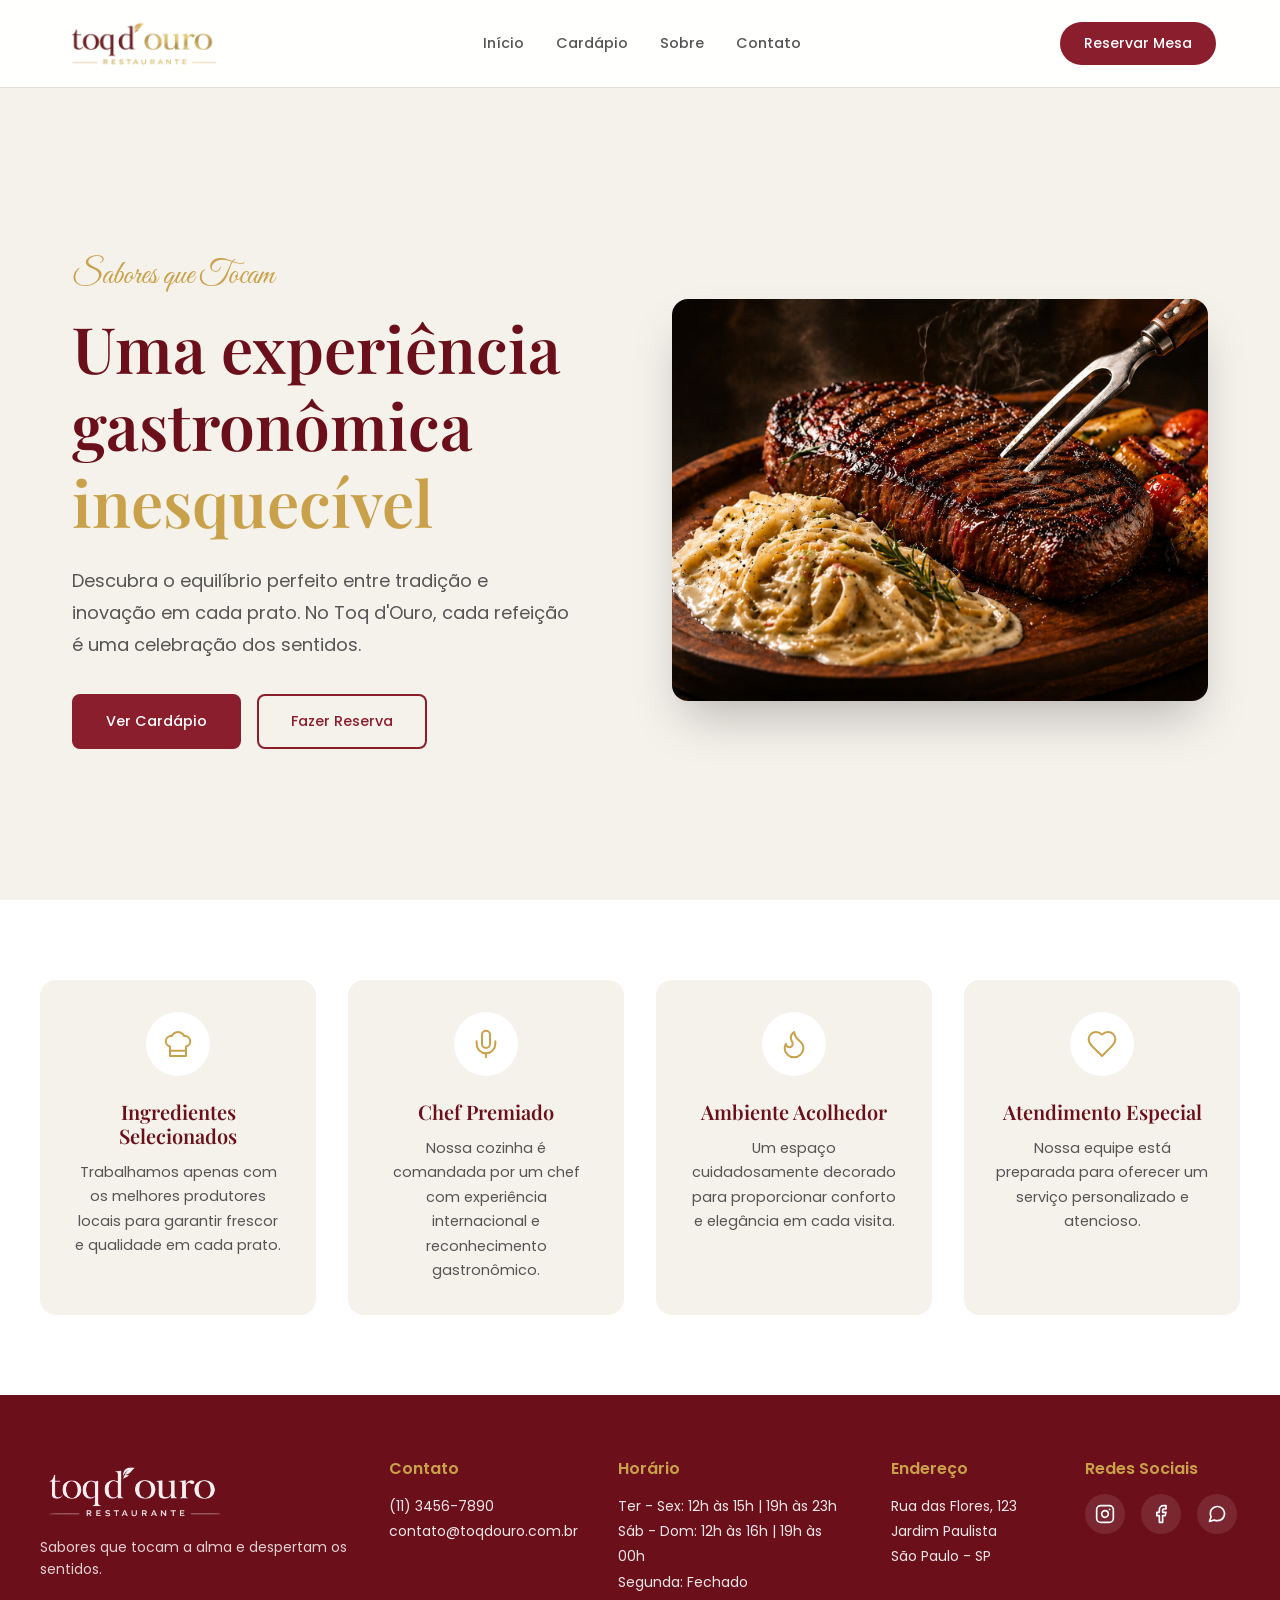
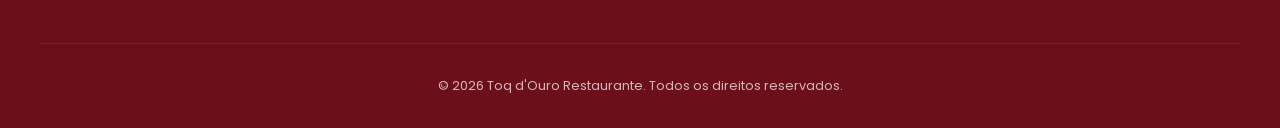
==== front-end/html/index.html @ 6c83d9d8 "Organização do sistema de restaurante, novas telas e renomeação" ====
<!DOCTYPE html>
<html lang="pt-BR">
<head>
  <meta charset="UTF-8">
  <meta name="viewport" content="width=device-width, initial-scale=1.0">
  <title>Toq d'Ouro Restaurante | Sabores que Tocam</title>
  <meta name="description" content="Descubra uma experiência gastronômica única no Toq d'Ouro. Ingredientes selecionados, receitas exclusivas e um ambiente acolhedor esperam por você.">
  <link rel="preconnect" href="https://fonts.googleapis.com">
  <link rel="preconnect" href="https://fonts.gstatic.com" crossorigin>
  <link href="https://fonts.googleapis.com/css2?family=Great+Vibes&family=Playfair+Display:wght@400;500;600;700&family=Poppins:wght@300;400;500;600;700&display=swap" rel="stylesheet">
  <link rel="stylesheet" href="../css/style.css">
</head>
<body>
  <!-- Header -->
  <header class="header">
    <div class="header-container">
      <a href="" class="logo">
        <img src="../public/imagens/logo.png" alt="Toq d'Ouro" class="logo-img">
      </a>

      <nav class="nav">
        <a href="../html/index.html" class="nav-link">Início</a>
        <a href="../html/cardapio.html" class="nav-link">Cardápio</a>
        <a href="#sobre" class="nav-link">Sobre</a>
        <a href="#contato" class="nav-link">Contato</a>
      </nav>

      <a href="" class="btn-reserve">Reservar Mesa</a>

      <button class="menu-toggle" aria-label="Abrir menu">
        <span class="menu-icon"></span>
      </button>
    </div>

    <!-- Mobile Menu -->
    <nav class="mobile-nav">
      <a href="../html/index.html" class="mobile-nav-link">Início</a>
      <a href="../html/" class="mobile-nav-link">Cardápio</a>
      <a href="#sobre" class="mobile-nav-link">Sobre</a>
      <a href="#contato" class="mobile-nav-link">Contato</a>
      <a href="#reservas" class="btn-reserve mobile-btn">Reservar Mesa</a>
    </nav>
  </header>

  <!-- Hero Section -->
  <section id="inicio" class="hero">
    <div class="hero-container">
      <div class="hero-content">
        <p class="hero-subtitle">Sabores que Tocam</p>
        <h1 class="hero-title">Uma experiência gastronômica <span class="text-gold">inesquecível</span></h1>
        <p class="hero-description">
          Descubra o equilíbrio perfeito entre tradição e inovação em cada prato. 
          No Toq d'Ouro, cada refeição é uma celebração dos sentidos.
        </p>
        <div class="hero-buttons">
          <a href="./cardarpio.html" class="btn btn-primary">Ver Cardápio</a>
          <a href="#reservas" class="btn btn-outline">Fazer Reserva</a>
        </div>
      </div>
      <div class="hero-image-wrapper">
        <img src="../public/imagens/prato_tela_inicial.png" alt="Prato gourmet do Toq d'Ouro" class="hero-image">
      </div>
    </div>
  </section>

  <!-- Features Section -->
  <section id="sobre" class="features">
    <div class="features-container">
      <div class="feature-card">
        <div class="feature-icon">
          <svg xmlns="http://www.w3.org/2000/svg" width="32" height="32" viewBox="0 0 24 24" fill="none" stroke="currentColor" stroke-width="1.5" stroke-linecap="round" stroke-linejoin="round">
            <path d="M6 13.87A4 4 0 0 1 7.41 6a5.11 5.11 0 0 1 1.05-1.54 5 5 0 0 1 7.08 0A5.11 5.11 0 0 1 16.59 6 4 4 0 0 1 18 13.87V21H6Z"/>
            <line x1="6" x2="18" y1="17" y2="17"/>
          </svg>
        </div>
        <h3 class="feature-title">Ingredientes Selecionados</h3>
        <p class="feature-description">Trabalhamos apenas com os melhores produtores locais para garantir frescor e qualidade em cada prato.</p>
      </div>

      <div class="feature-card">
        <div class="feature-icon">
          <svg xmlns="http://www.w3.org/2000/svg" width="32" height="32" viewBox="0 0 24 24" fill="none" stroke="currentColor" stroke-width="1.5" stroke-linecap="round" stroke-linejoin="round">
            <path d="M12 2a3 3 0 0 0-3 3v7a3 3 0 0 0 6 0V5a3 3 0 0 0-3-3Z"/>
            <path d="M19 10v2a7 7 0 0 1-14 0v-2"/>
            <line x1="12" x2="12" y1="19" y2="22"/>
          </svg>
        </div>
        <h3 class="feature-title">Chef Premiado</h3>
        <p class="feature-description">Nossa cozinha é comandada por um chef com experiência internacional e reconhecimento gastronômico.</p>
      </div>

      <div class="feature-card">
        <div class="feature-icon">
          <svg xmlns="http://www.w3.org/2000/svg" width="32" height="32" viewBox="0 0 24 24" fill="none" stroke="currentColor" stroke-width="1.5" stroke-linecap="round" stroke-linejoin="round">
            <path d="M8.5 14.5A2.5 2.5 0 0 0 11 12c0-1.38-.5-2-1-3-1.072-2.143-.224-4.054 2-6 .5 2.5 2 4.9 4 6.5 2 1.6 3 3.5 3 5.5a7 7 0 1 1-14 0c0-1.153.433-2.294 1-3a2.5 2.5 0 0 0 2.5 2.5z"/>
          </svg>
        </div>
        <h3 class="feature-title">Ambiente Acolhedor</h3>
        <p class="feature-description">Um espaço cuidadosamente decorado para proporcionar conforto e elegância em cada visita.</p>
      </div>

      <div class="feature-card">
        <div class="feature-icon">
          <svg xmlns="http://www.w3.org/2000/svg" width="32" height="32" viewBox="0 0 24 24" fill="none" stroke="currentColor" stroke-width="1.5" stroke-linecap="round" stroke-linejoin="round">
            <path d="M19 14c1.49-1.46 3-3.21 3-5.5A5.5 5.5 0 0 0 16.5 3c-1.76 0-3 .5-4.5 2-1.5-1.5-2.74-2-4.5-2A5.5 5.5 0 0 0 2 8.5c0 2.3 1.5 4.05 3 5.5l7 7Z"/>
          </svg>
        </div>
        <h3 class="feature-title">Atendimento Especial</h3>
        <p class="feature-description">Nossa equipe está preparada para oferecer um serviço personalizado e atencioso.</p>
      </div>
    </div>
  </section>

  <!-- Footer -->
  <footer class="footer">
    <div class="footer-container">
      <div class="footer-section">
        <a href="#" class="footer-logo">
          <img src="../public/imagens/logo.png" alt="" class="footer-logo-img">
        </a>
        <p class="footer-tagline">Sabores que tocam a alma e despertam os sentidos.</p>
      </div>

      <div class="footer-section">
        <h4 class="footer-title">Contato</h4>
        <div class="footer-info">
          <p>(11) 3456-7890</p>
          <p>contato@toqdouro.com.br</p>
        </div>
      </div>

      <div class="footer-section">
        <h4 class="footer-title">Horário</h4>
        <div class="footer-info">
          <p>Ter - Sex: 12h às 15h | 19h às 23h</p>
          <p>Sáb - Dom: 12h às 16h | 19h às 00h</p>
          <p>Segunda: Fechado</p>
        </div>
      </div>

      <div class="footer-section">
        <h4 class="footer-title">Endereço</h4>
        <div class="footer-info">
          <p>Rua das Flores, 123</p>
          <p>Jardim Paulista</p>
          <p>São Paulo - SP</p>
        </div>
      </div>

      <div class="footer-section">
        <h4 class="footer-title">Redes Sociais</h4>
        <div class="social-links">
          <a href="#" class="social-link" aria-label="Instagram">
            <svg xmlns="http://www.w3.org/2000/svg" width="20" height="20" viewBox="0 0 24 24" fill="none" stroke="currentColor" stroke-width="2" stroke-linecap="round" stroke-linejoin="round">
              <rect width="20" height="20" x="2" y="2" rx="5" ry="5"/>
              <path d="M16 11.37A4 4 0 1 1 12.63 8 4 4 0 0 1 16 11.37z"/>
              <line x1="17.5" x2="17.51" y1="6.5" y2="6.5"/>
            </svg>
          </a>
          <a href="#" class="social-link" aria-label="Facebook">
            <svg xmlns="http://www.w3.org/2000/svg" width="20" height="20" viewBox="0 0 24 24" fill="none" stroke="currentColor" stroke-width="2" stroke-linecap="round" stroke-linejoin="round">
              <path d="M18 2h-3a5 5 0 0 0-5 5v3H7v4h3v8h4v-8h3l1-4h-4V7a1 1 0 0 1 1-1h3z"/>
            </svg>
          </a>
          <a href="#" class="social-link" aria-label="WhatsApp">
            <svg xmlns="http://www.w3.org/2000/svg" width="20" height="20" viewBox="0 0 24 24" fill="none" stroke="currentColor" stroke-width="2" stroke-linecap="round" stroke-linejoin="round">
              <path d="M21 11.5a8.38 8.38 0 0 1-.9 3.8 8.5 8.5 0 0 1-7.6 4.7 8.38 8.38 0 0 1-3.8-.9L3 21l1.9-5.7a8.38 8.38 0 0 1-.9-3.8 8.5 8.5 0 0 1 4.7-7.6 8.38 8.38 0 0 1 3.8-.9h.5a8.48 8.48 0 0 1 8 8v.5z"/>
            </svg>
          </a>
        </div>
      </div>
    </div>

    <div class="footer-bottom">
      <p>&copy; 2026 Toq d'Ouro Restaurante. Todos os direitos reservados.</p>
    </div>
  </footer>

  <script>
    // Mobile menu toggle
    const menuToggle = document.querySelector('.menu-toggle');
    const mobileNav = document.querySelector('.mobile-nav');
    
    menuToggle.addEventListener('click', () => {
      menuToggle.classList.toggle('active');
      mobileNav.classList.toggle('active');
    });

    // Close mobile menu when clicking a link
    document.querySelectorAll('.mobile-nav-link').forEach(link => {
      link.addEventListener('click', () => {
        menuToggle.classList.remove('active');
        mobileNav.classList.remove('active');
      });
    });

    // Header scroll effect
    window.addEventListener('scroll', () => {
      const header = document.querySelector('.header');
      if (window.scrollY > 50) {
        header.classList.add('scrolled');
      } else {
        header.classList.remove('scrolled');
      }
    });
  </script>
</body>
</html>
---- front-end/css/style.css ----
/* ===== CSS Variables ===== */
:root {
  --burgundy-dark: #6B0F1A;
  --burgundy: #8B1E2D;
  --gold: #C9A14A;
  --beige: #F5F1EB;
  --white: #FFFFFF;
  --gray-text: #555555;
  --border-color: #E5E0D8;
}

/* ===== Reset & Base ===== */
*, *::before, *::after {
  margin: 0;
  padding: 0;
  box-sizing: border-box;
}

html {
  scroll-behavior: smooth;
}

body {
  font-family: 'Poppins', sans-serif;
  font-weight: 400;
  line-height: 1.6;
  color: var(--gray-text);
  background-color: var(--beige);
}

a {
  text-decoration: none;
  color: inherit;
}

img {
  max-width: 100%;
  height: auto;
  display: block;
}

/* ===== Typography ===== */
h1, h2, h3, h4 {
  font-family: 'Playfair Display', serif;
  font-weight: 600;
  line-height: 1.2;
  color: var(--burgundy-dark);
}

.text-gold {
  color: var(--gold);
}

/* ===== Header ===== */
.header {
  position: fixed;
  top: 0;
  left: 0;
  right: 0;
  z-index: 100;
  background-color: rgba(255, 255, 255, 0.95);
  backdrop-filter: blur(8px);
  border-bottom: 1px solid var(--border-color);
  transition: box-shadow 0.3s ease;
}

.header.scrolled {
  box-shadow: 0 4px 20px rgba(0, 0, 0, 0.08);
}

.header-container {
  max-width: 1200px;
  margin: 0 auto;
  padding: 1rem 1.5rem;
  display: flex;
  align-items: center;
  justify-content: space-between;
}

/* Logo */
.logo {
  display: flex;
  align-items: center;
}

.logo-img {
  height: 55px;
  width: auto;
  object-fit: contain;
  transition: transform 0.3s ease, opacity 0.3s ease;
}

.logo:hover .logo-img {
  transform: scale(1.03);
  opacity: 0.9;
}

/* Footer Logo */
.footer-logo-img {
  height: 65px;
  width: auto;
  object-fit: contain;
  filter: brightness(10);
  opacity: 0.95;
  transition: opacity 0.3s ease, transform 0.3s ease;
}

.footer-logo:hover .footer-logo-img {
  opacity: 1;
  transform: scale(1.03);
}

/* Navigation */
.nav {
  display: none;
  align-items: center;
  gap: 2rem;
}

.nav-link {
  font-size: 0.9rem;
  font-weight: 500;
  color: var(--gray-text);
  transition: color 0.2s ease;
  position: relative;
}

.nav-link::after {
  content: '';
  position: absolute;
  bottom: -4px;
  left: 0;
  width: 0;
  height: 2px;
  background-color: var(--gold);
  transition: width 0.3s ease;
}

.nav-link:hover {
  color: var(--burgundy);
}

.nav-link:hover::after {
  width: 100%;
}

/* Reserve Button */
.btn-reserve {
  display: none;
  padding: 0.625rem 1.5rem;
  background-color: var(--burgundy);
  color: var(--white);
  font-size: 0.875rem;
  font-weight: 500;
  border-radius: 9999px;
  transition: all 0.2s ease;
}

.btn-reserve:hover {
  background-color: var(--burgundy-dark);
  transform: translateY(-1px);
}

/* Mobile Menu Toggle */
.menu-toggle {
  display: flex;
  flex-direction: column;
  justify-content: center;
  align-items: center;
  width: 40px;
  height: 40px;
  background: none;
  border: none;
  cursor: pointer;
  padding: 0;
}

.menu-icon {
  position: relative;
  width: 24px;
  height: 2px;
  background-color: var(--burgundy-dark);
  transition: background-color 0.3s ease;
}

.menu-icon::before,
.menu-icon::after {
  content: '';
  position: absolute;
  left: 0;
  width: 24px;
  height: 2px;
  background-color: var(--burgundy-dark);
  transition: transform 0.3s ease;
}

.menu-icon::before {
  top: -7px;
}

.menu-icon::after {
  top: 7px;
}

.menu-toggle.active .menu-icon {
  background-color: transparent;
}

.menu-toggle.active .menu-icon::before {
  transform: translateY(7px) rotate(45deg);
}

.menu-toggle.active .menu-icon::after {
  transform: translateY(-7px) rotate(-45deg);
}

/* Mobile Navigation */
.mobile-nav {
  display: none;
  flex-direction: column;
  align-items: center;
  gap: 1.5rem;
  padding: 1.5rem;
  background-color: var(--white);
  border-top: 1px solid var(--border-color);
}

.mobile-nav.active {
  display: flex;
}

.mobile-nav-link {
  font-size: 1rem;
  font-weight: 500;
  color: var(--gray-text);
  transition: color 0.2s ease;
}

.mobile-nav-link:hover {
  color: var(--burgundy);
}

.mobile-btn {
  display: inline-block;
  margin-top: 0.5rem;
}

/* ===== Hero Section ===== */
.hero {
  padding-top: 100px;
  min-height: 100vh;
  display: flex;
  align-items: center;
  background-color: var(--beige);
}

.hero-container {
  max-width: 1200px;
  margin: 0 auto;
  padding: 3rem 1.5rem;
  display: flex;
  flex-direction: column;
  gap: 3rem;
}

.hero-content {
  text-align: center;
}

.hero-subtitle {
  font-family: 'Great Vibes', cursive;
  font-size: 1.75rem;
  color: var(--gold);
  margin-bottom: 0.5rem;
}

.hero-title {
  font-size: 2.5rem;
  margin-bottom: 1.5rem;
  text-wrap: balance;
}

.hero-description {
  font-size: 1rem;
  color: var(--gray-text);
  max-width: 500px;
  margin: 0 auto 2rem;
  line-height: 1.8;
}

.hero-buttons {
  display: flex;
  flex-direction: column;
  gap: 1rem;
  align-items: center;
}

/* Buttons */
.btn {
  display: inline-flex;
  align-items: center;
  justify-content: center;
  padding: 0.875rem 2rem;
  font-size: 0.9rem;
  font-weight: 500;
  border-radius: 0.5rem;
  transition: all 0.2s ease;
  cursor: pointer;
}

.btn-primary {
  background-color: var(--burgundy);
  color: var(--white);
  border: 2px solid var(--burgundy);
}

.btn-primary:hover {
  background-color: var(--burgundy-dark);
  border-color: var(--burgundy-dark);
  transform: translateY(-2px);
}

.btn-outline {
  background-color: transparent;
  color: var(--burgundy);
  border: 2px solid var(--burgundy);
}

.btn-outline:hover {
  background-color: var(--burgundy);
  color: var(--white);
  transform: translateY(-2px);
}

/* Hero Image */
.hero-image-wrapper {
  display: flex;
  justify-content: center;
}

.hero-image {
  width: 100%;
  max-width: 500px;
  border-radius: 1rem;
  box-shadow: 0 25px 50px -12px rgba(0, 0, 0, 0.25);
  object-fit: cover;
  aspect-ratio: 4/3;
}

/* ===== Features Section ===== */
.features {
  padding: 5rem 1.5rem;
  background-color: var(--white);
}

.features-container {
  max-width: 1200px;
  margin: 0 auto;
  display: grid;
  grid-template-columns: 1fr;
  gap: 2rem;
}

.feature-card {
  padding: 2rem;
  text-align: center;
  background-color: var(--beige);
  border-radius: 1rem;
  transition: all 0.3s ease;
}

.feature-card:hover {
  transform: translateY(-4px);
  box-shadow: 0 10px 40px rgba(0, 0, 0, 0.1);
}

.feature-icon {
  display: inline-flex;
  align-items: center;
  justify-content: center;
  width: 64px;
  height: 64px;
  margin-bottom: 1.5rem;
  background-color: var(--white);
  border-radius: 50%;
  color: var(--gold);
}

.feature-title {
  font-size: 1.25rem;
  margin-bottom: 0.75rem;
}

.feature-description {
  font-size: 0.9rem;
  color: var(--gray-text);
  line-height: 1.7;
}

/* ===== Footer ===== */
.footer {
  background-color: var(--burgundy-dark);
  color: var(--white);
  padding: 4rem 1.5rem 2rem;
}

.footer-container {
  max-width: 1200px;
  margin: 0 auto;
  display: grid;
  grid-template-columns: 1fr;
  gap: 2.5rem;
}

.footer-section {
  text-align: center;
}

.footer-logo {
  display: inline-flex;
  align-items: baseline;
  gap: 0.25rem;
  margin-bottom: 0.75rem;
}

.footer-tagline {
  font-size: 0.875rem;
  opacity: 0.8;
}

.footer-title {
  font-size: 1rem;
  font-weight: 600;
  color: var(--gold);
  margin-bottom: 1rem;
  font-family: 'Poppins', sans-serif;
}

.footer-info {
  font-size: 0.875rem;
  line-height: 1.8;
  opacity: 0.9;
}

/* Social Links */
.social-links {
  display: flex;
  justify-content: center;
  gap: 1rem;
}

.social-link {
  display: flex;
  align-items: center;
  justify-content: center;
  width: 40px;
  height: 40px;
  background-color: rgba(255, 255, 255, 0.1);
  border-radius: 50%;
  color: var(--white);
  transition: all 0.2s ease;
}

.social-link:hover {
  background-color: var(--gold);
  transform: translateY(-2px);
}

/* Footer Bottom */
.footer-bottom {
  max-width: 1200px;
  margin: 3rem auto 0;
  padding-top: 2rem;
  border-top: 1px solid rgba(255, 255, 255, 0.1);
  text-align: center;
  font-size: 0.8rem;
  opacity: 0.7;
}

/* ===== Media Queries ===== */

/* Tablet */
@media (min-width: 640px) {
  .hero-title {
    font-size: 3rem;
  }

  .hero-buttons {
    flex-direction: row;
    justify-content: center;
  }

  .features-container {
    grid-template-columns: repeat(2, 1fr);
  }

  .footer-container {
    grid-template-columns: repeat(2, 1fr);
    text-align: left;
  }

  .footer-section {
    text-align: left;
  }

  .social-links {
    justify-content: flex-start;
  }
}

/* Desktop */
@media (min-width: 1024px) {
  .nav {
    display: flex;
  }

  .btn-reserve {
    display: inline-block;
  }

  .menu-toggle {
    display: none;
  }

  .mobile-nav {
    display: none !important;
  }

  .hero-container {
    flex-direction: row;
    align-items: center;
    gap: 4rem;
    padding: 0 2rem;
  }

  .hero-content {
    flex: 1;
    text-align: left;
  }

  .hero-subtitle {
    font-size: 2rem;
  }

  .hero-title {
    font-size: 3.5rem;
  }

  .hero-description {
    margin: 0 0 2rem;
  }

  .hero-buttons {
    justify-content: flex-start;
  }

  .hero-image-wrapper {
    flex: 1;
  }

  .hero-image {
    max-width: 100%;
  }

  .features-container {
    grid-template-columns: repeat(4, 1fr);
  }

  .footer-container {
    grid-template-columns: 2fr 1fr 1.5fr 1fr 1fr;
  }
}

/* Large Desktop */
@media (min-width: 1280px) {
  .hero-title {
    font-size: 4rem;
  }

  .hero-description {
    font-size: 1.125rem;
  }
}
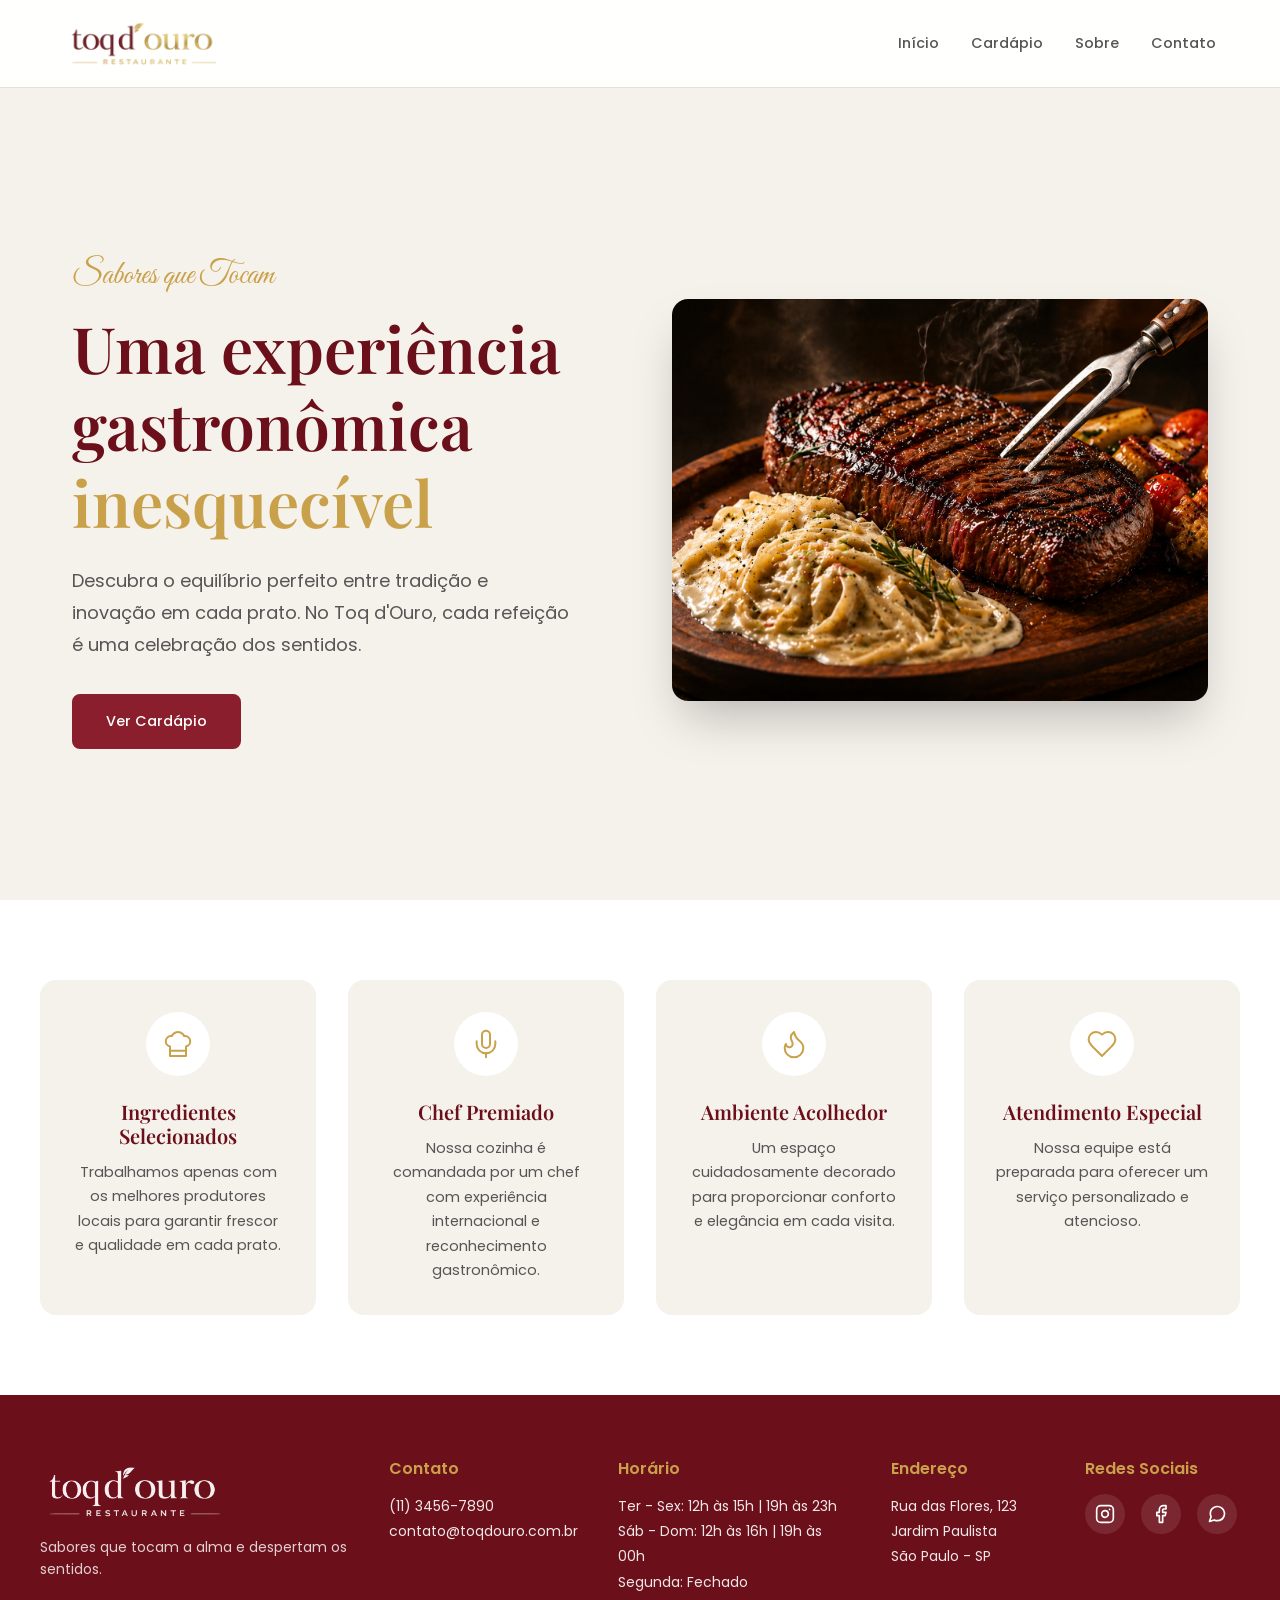
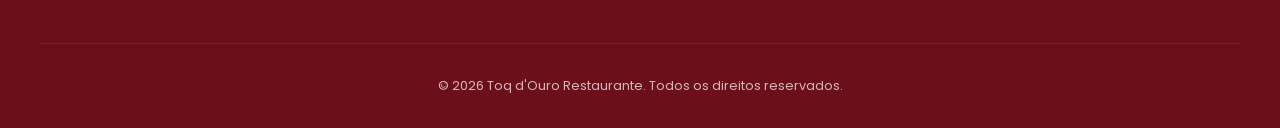
==== commit c5c60b12: "Adicionando a tela do carrinho e arrumando ancora" ====
--- a/front-end/html/index.html
+++ b/front-end/html/index.html
@@ -20,12 +20,11 @@
 
       <nav class="nav">
         <a href="../html/index.html" class="nav-link">Início</a>
-        <a href="../html/cardapio.html" class="nav-link">Cardápio</a>
+        <a href="cardapio.html" class="nav-link">Cardápio</a>
         <a href="#sobre" class="nav-link">Sobre</a>
         <a href="#contato" class="nav-link">Contato</a>
       </nav>
 
-      <a href="" class="btn-reserve">Reservar Mesa</a>
 
       <button class="menu-toggle" aria-label="Abrir menu">
         <span class="menu-icon"></span>
@@ -35,10 +34,10 @@
     <!-- Mobile Menu -->
     <nav class="mobile-nav">
       <a href="../html/index.html" class="mobile-nav-link">Início</a>
-      <a href="../html/" class="mobile-nav-link">Cardápio</a>
+      <a href="cardapio.html" class="mobile-nav-link">Cardápio</a>
       <a href="#sobre" class="mobile-nav-link">Sobre</a>
       <a href="#contato" class="mobile-nav-link">Contato</a>
-      <a href="#reservas" class="btn-reserve mobile-btn">Reservar Mesa</a>
+  
     </nav>
   </header>
 
@@ -53,8 +52,8 @@
           No Toq d'Ouro, cada refeição é uma celebração dos sentidos.
         </p>
         <div class="hero-buttons">
-          <a href="./cardarpio.html" class="btn btn-primary">Ver Cardápio</a>
-          <a href="#reservas" class="btn btn-outline">Fazer Reserva</a>
+          <a href="cardapio.html" class="btn btn-primary">Ver Cardápio</a>
+          
         </div>
       </div>
       <div class="hero-image-wrapper">
--- a/front-end/css/style.css
+++ b/front-end/css/style.css
@@ -144,17 +144,6 @@
   width: 100%;
 }
 
-/* Reserve Button */
-.btn-reserve {
-  display: none;
-  padding: 0.625rem 1.5rem;
-  background-color: var(--burgundy);
-  color: var(--white);
-  font-size: 0.875rem;
-  font-weight: 500;
-  border-radius: 9999px;
-  transition: all 0.2s ease;
-}
 
 .btn-reserve:hover {
   background-color: var(--burgundy-dark);
@@ -240,10 +229,7 @@
   color: var(--burgundy);
 }
 
-.mobile-btn {
-  display: inline-block;
-  margin-top: 0.5rem;
-}
+
 
 /* ===== Hero Section ===== */
 .hero {
@@ -514,9 +500,7 @@
     display: flex;
   }
 
-  .btn-reserve {
-    display: inline-block;
-  }
+
 
   .menu-toggle {
     display: none;
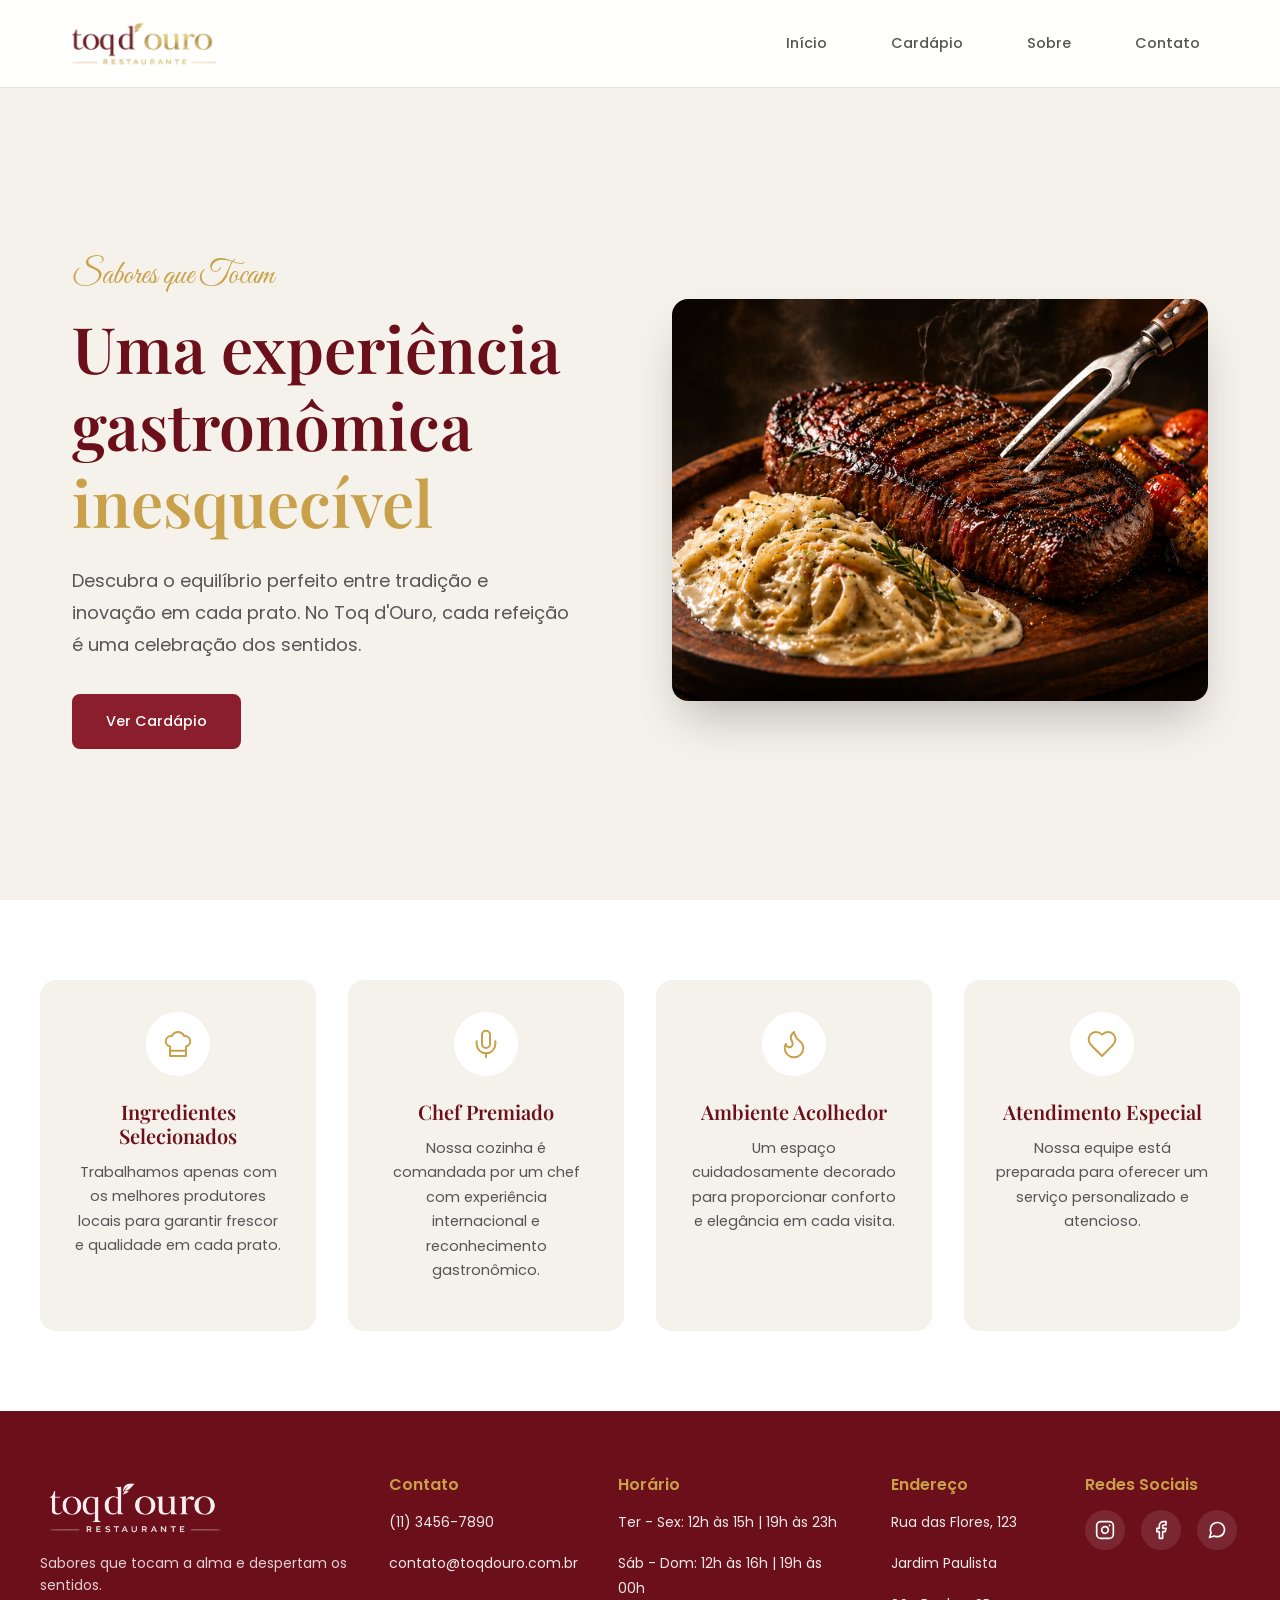
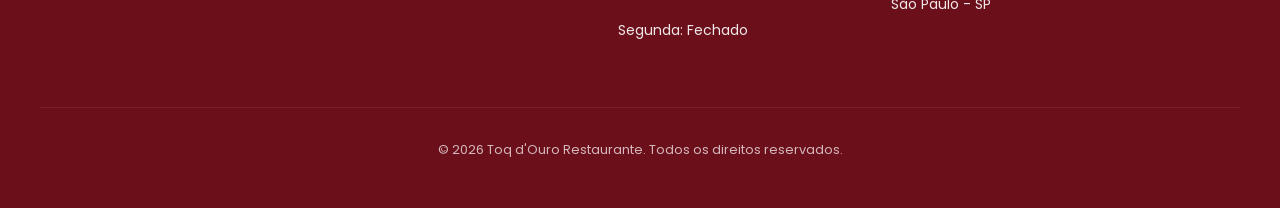
==== commit 835fab99: "Ajuste de parametrização para entrega do trabalho e bootstrap" ====
--- a/front-end/html/index.html
+++ b/front-end/html/index.html
@@ -1,15 +1,21 @@
 <!DOCTYPE html>
 <html lang="pt-BR">
+
 <head>
   <meta charset="UTF-8">
   <meta name="viewport" content="width=device-width, initial-scale=1.0">
   <title>Toq d'Ouro Restaurante | Sabores que Tocam</title>
-  <meta name="description" content="Descubra uma experiência gastronômica única no Toq d'Ouro. Ingredientes selecionados, receitas exclusivas e um ambiente acolhedor esperam por você.">
+  <meta name="description"
+    content="Descubra uma experiência gastronômica única no Toq d'Ouro. Ingredientes selecionados, receitas exclusivas e um ambiente acolhedor esperam por você.">
   <link rel="preconnect" href="https://fonts.googleapis.com">
   <link rel="preconnect" href="https://fonts.gstatic.com" crossorigin>
-  <link href="https://fonts.googleapis.com/css2?family=Great+Vibes&family=Playfair+Display:wght@400;500;600;700&family=Poppins:wght@300;400;500;600;700&display=swap" rel="stylesheet">
+  <link
+    href="https://fonts.googleapis.com/css2?family=Great+Vibes&family=Playfair+Display:wght@400;500;600;700&family=Poppins:wght@300;400;500;600;700&display=swap"
+    rel="stylesheet">
+  <link href="https://cdn.jsdelivr.net/npm/bootstrap@5.3.3/dist/css/bootstrap.min.css" rel="stylesheet">
   <link rel="stylesheet" href="../css/style.css">
 </head>
+
 <body>
   <!-- Header -->
   <header class="header">
@@ -37,78 +43,90 @@
       <a href="cardapio.html" class="mobile-nav-link">Cardápio</a>
       <a href="#sobre" class="mobile-nav-link">Sobre</a>
       <a href="#contato" class="mobile-nav-link">Contato</a>
-  
+
     </nav>
   </header>
 
   <!-- Hero Section -->
-  <section id="inicio" class="hero">
-    <div class="hero-container">
-      <div class="hero-content">
-        <p class="hero-subtitle">Sabores que Tocam</p>
-        <h1 class="hero-title">Uma experiência gastronômica <span class="text-gold">inesquecível</span></h1>
-        <p class="hero-description">
-          Descubra o equilíbrio perfeito entre tradição e inovação em cada prato. 
-          No Toq d'Ouro, cada refeição é uma celebração dos sentidos.
-        </p>
-        <div class="hero-buttons">
-          <a href="cardapio.html" class="btn btn-primary">Ver Cardápio</a>
-          
-        </div>
-      </div>
-      <div class="hero-image-wrapper">
-        <img src="../public/imagens/prato_tela_inicial.png" alt="Prato gourmet do Toq d'Ouro" class="hero-image">
-      </div>
-    </div>
-  </section>
-
-  <!-- Features Section -->
-  <section id="sobre" class="features">
-    <div class="features-container">
-      <div class="feature-card">
-        <div class="feature-icon">
-          <svg xmlns="http://www.w3.org/2000/svg" width="32" height="32" viewBox="0 0 24 24" fill="none" stroke="currentColor" stroke-width="1.5" stroke-linecap="round" stroke-linejoin="round">
-            <path d="M6 13.87A4 4 0 0 1 7.41 6a5.11 5.11 0 0 1 1.05-1.54 5 5 0 0 1 7.08 0A5.11 5.11 0 0 1 16.59 6 4 4 0 0 1 18 13.87V21H6Z"/>
-            <line x1="6" x2="18" y1="17" y2="17"/>
-          </svg>
-        </div>
-        <h3 class="feature-title">Ingredientes Selecionados</h3>
-        <p class="feature-description">Trabalhamos apenas com os melhores produtores locais para garantir frescor e qualidade em cada prato.</p>
-      </div>
-
-      <div class="feature-card">
-        <div class="feature-icon">
-          <svg xmlns="http://www.w3.org/2000/svg" width="32" height="32" viewBox="0 0 24 24" fill="none" stroke="currentColor" stroke-width="1.5" stroke-linecap="round" stroke-linejoin="round">
-            <path d="M12 2a3 3 0 0 0-3 3v7a3 3 0 0 0 6 0V5a3 3 0 0 0-3-3Z"/>
-            <path d="M19 10v2a7 7 0 0 1-14 0v-2"/>
-            <line x1="12" x2="12" y1="19" y2="22"/>
-          </svg>
-        </div>
-        <h3 class="feature-title">Chef Premiado</h3>
-        <p class="feature-description">Nossa cozinha é comandada por um chef com experiência internacional e reconhecimento gastronômico.</p>
-      </div>
-
-      <div class="feature-card">
-        <div class="feature-icon">
-          <svg xmlns="http://www.w3.org/2000/svg" width="32" height="32" viewBox="0 0 24 24" fill="none" stroke="currentColor" stroke-width="1.5" stroke-linecap="round" stroke-linejoin="round">
-            <path d="M8.5 14.5A2.5 2.5 0 0 0 11 12c0-1.38-.5-2-1-3-1.072-2.143-.224-4.054 2-6 .5 2.5 2 4.9 4 6.5 2 1.6 3 3.5 3 5.5a7 7 0 1 1-14 0c0-1.153.433-2.294 1-3a2.5 2.5 0 0 0 2.5 2.5z"/>
-          </svg>
-        </div>
-        <h3 class="feature-title">Ambiente Acolhedor</h3>
-        <p class="feature-description">Um espaço cuidadosamente decorado para proporcionar conforto e elegância em cada visita.</p>
-      </div>
-
-      <div class="feature-card">
-        <div class="feature-icon">
-          <svg xmlns="http://www.w3.org/2000/svg" width="32" height="32" viewBox="0 0 24 24" fill="none" stroke="currentColor" stroke-width="1.5" stroke-linecap="round" stroke-linejoin="round">
-            <path d="M19 14c1.49-1.46 3-3.21 3-5.5A5.5 5.5 0 0 0 16.5 3c-1.76 0-3 .5-4.5 2-1.5-1.5-2.74-2-4.5-2A5.5 5.5 0 0 0 2 8.5c0 2.3 1.5 4.05 3 5.5l7 7Z"/>
-          </svg>
-        </div>
-        <h3 class="feature-title">Atendimento Especial</h3>
-        <p class="feature-description">Nossa equipe está preparada para oferecer um serviço personalizado e atencioso.</p>
-      </div>
-    </div>
-  </section>
+  <main>
+    <section id="inicio" class="hero">
+      <div class="hero-container">
+        <div class="hero-content">
+          <p class="hero-subtitle">Sabores que Tocam</p>
+          <h1 class="hero-title">Uma experiência gastronômica <span class="text-gold">inesquecível</span></h1>
+          <p class="hero-description">
+            Descubra o equilíbrio perfeito entre tradição e inovação em cada prato.
+            No Toq d'Ouro, cada refeição é uma celebração dos sentidos.
+          </p>
+          <div class="hero-buttons">
+            <a href="cardapio.html" target="_blank" id="btn" class="btn-primary">Ver Cardápio</a><!--bootstrap-->
+          </div>
+        </div>
+        <div class="hero-image-wrapper">
+          <img src="../public/imagens/prato_tela_inicial.png" alt="Prato gourmet do Toq d'Ouro" class="hero-image">
+        </div>
+      </div>
+    </section>
+
+    <!-- Features Section -->
+    <section id="sobre" class="features">
+      <div class="features-container">
+        <div class="feature-card">
+          <div class="feature-icon">
+            <svg xmlns="http://www.w3.org/2000/svg" width="32" height="32" viewBox="0 0 24 24" fill="none"
+              stroke="currentColor" stroke-width="1.5" stroke-linecap="round" stroke-linejoin="round">
+              <path
+                d="M6 13.87A4 4 0 0 1 7.41 6a5.11 5.11 0 0 1 1.05-1.54 5 5 0 0 1 7.08 0A5.11 5.11 0 0 1 16.59 6 4 4 0 0 1 18 13.87V21H6Z" />
+              <line x1="6" x2="18" y1="17" y2="17" />
+            </svg>
+          </div>
+          <h3 class="feature-title">Ingredientes Selecionados</h3>
+          <p class="feature-description">Trabalhamos apenas com os melhores produtores locais para garantir frescor e
+            qualidade em cada prato.</p>
+        </div>
+
+        <div class="feature-card">
+          <div class="feature-icon">
+            <svg xmlns="http://www.w3.org/2000/svg" width="32" height="32" viewBox="0 0 24 24" fill="none"
+              stroke="currentColor" stroke-width="1.5" stroke-linecap="round" stroke-linejoin="round">
+              <path d="M12 2a3 3 0 0 0-3 3v7a3 3 0 0 0 6 0V5a3 3 0 0 0-3-3Z" />
+              <path d="M19 10v2a7 7 0 0 1-14 0v-2" />
+              <line x1="12" x2="12" y1="19" y2="22" />
+            </svg>
+          </div>
+          <h3 class="feature-title">Chef Premiado</h3>
+          <p class="feature-description">Nossa cozinha é comandada por um chef com experiência internacional e
+            reconhecimento gastronômico.</p>
+        </div>
+
+        <div class="feature-card">
+          <div class="feature-icon">
+            <svg xmlns="http://www.w3.org/2000/svg" width="32" height="32" viewBox="0 0 24 24" fill="none"
+              stroke="currentColor" stroke-width="1.5" stroke-linecap="round" stroke-linejoin="round">
+              <path
+                d="M8.5 14.5A2.5 2.5 0 0 0 11 12c0-1.38-.5-2-1-3-1.072-2.143-.224-4.054 2-6 .5 2.5 2 4.9 4 6.5 2 1.6 3 3.5 3 5.5a7 7 0 1 1-14 0c0-1.153.433-2.294 1-3a2.5 2.5 0 0 0 2.5 2.5z" />
+            </svg>
+          </div>
+          <h3 class="feature-title">Ambiente Acolhedor</h3>
+          <p class="feature-description">Um espaço cuidadosamente decorado para proporcionar conforto e elegância em
+            cada visita.</p>
+        </div>
+
+        <div class="feature-card">
+          <div class="feature-icon">
+            <svg xmlns="http://www.w3.org/2000/svg" width="32" height="32" viewBox="0 0 24 24" fill="none"
+              stroke="currentColor" stroke-width="1.5" stroke-linecap="round" stroke-linejoin="round">
+              <path
+                d="M19 14c1.49-1.46 3-3.21 3-5.5A5.5 5.5 0 0 0 16.5 3c-1.76 0-3 .5-4.5 2-1.5-1.5-2.74-2-4.5-2A5.5 5.5 0 0 0 2 8.5c0 2.3 1.5 4.05 3 5.5l7 7Z" />
+            </svg>
+          </div>
+          <h3 class="feature-title">Atendimento Especial</h3>
+          <p class="feature-description">Nossa equipe está preparada para oferecer um serviço personalizado e atencioso.
+          </p>
+        </div>
+      </div>
+    </section>
+  </main>
 
   <!-- Footer -->
   <footer class="footer">
@@ -149,21 +167,25 @@
       <div class="footer-section">
         <h4 class="footer-title">Redes Sociais</h4>
         <div class="social-links">
-          <a href="#" class="social-link" aria-label="Instagram">
-            <svg xmlns="http://www.w3.org/2000/svg" width="20" height="20" viewBox="0 0 24 24" fill="none" stroke="currentColor" stroke-width="2" stroke-linecap="round" stroke-linejoin="round">
-              <rect width="20" height="20" x="2" y="2" rx="5" ry="5"/>
-              <path d="M16 11.37A4 4 0 1 1 12.63 8 4 4 0 0 1 16 11.37z"/>
-              <line x1="17.5" x2="17.51" y1="6.5" y2="6.5"/>
+          <a href="#" class="social-link d-flex align-items-center justify-content-center" aria-label="Instagram"><!--bootstrap-->
+            <svg xmlns="http://www.w3.org/2000/svg" width="20" height="20" viewBox="0 0 24 24" fill="none"
+              stroke="currentColor" stroke-width="2" stroke-linecap="round" stroke-linejoin="round">
+              <rect width="20" height="20" x="2" y="2" rx="5" ry="5" />
+              <path d="M16 11.37A4 4 0 1 1 12.63 8 4 4 0 0 1 16 11.37z" />
+              <line x1="17.5" x2="17.51" y1="6.5" y2="6.5" />
             </svg>
           </a>
-          <a href="#" class="social-link" aria-label="Facebook">
-            <svg xmlns="http://www.w3.org/2000/svg" width="20" height="20" viewBox="0 0 24 24" fill="none" stroke="currentColor" stroke-width="2" stroke-linecap="round" stroke-linejoin="round">
-              <path d="M18 2h-3a5 5 0 0 0-5 5v3H7v4h3v8h4v-8h3l1-4h-4V7a1 1 0 0 1 1-1h3z"/>
+          <a href="#" class="social-link d-flex align-items-center justify-content-center" aria-label="Facebook"><!--bootstrap-->
+            <svg xmlns="http://www.w3.org/2000/svg" width="20" height="20" viewBox="0 0 24 24" fill="none"
+              stroke="currentColor" stroke-width="2" stroke-linecap="round" stroke-linejoin="round">
+              <path d="M18 2h-3a5 5 0 0 0-5 5v3H7v4h3v8h4v-8h3l1-4h-4V7a1 1 0 0 1 1-1h3z" />
             </svg>
           </a>
-          <a href="#" class="social-link" aria-label="WhatsApp">
-            <svg xmlns="http://www.w3.org/2000/svg" width="20" height="20" viewBox="0 0 24 24" fill="none" stroke="currentColor" stroke-width="2" stroke-linecap="round" stroke-linejoin="round">
-              <path d="M21 11.5a8.38 8.38 0 0 1-.9 3.8 8.5 8.5 0 0 1-7.6 4.7 8.38 8.38 0 0 1-3.8-.9L3 21l1.9-5.7a8.38 8.38 0 0 1-.9-3.8 8.5 8.5 0 0 1 4.7-7.6 8.38 8.38 0 0 1 3.8-.9h.5a8.48 8.48 0 0 1 8 8v.5z"/>
+          <a href="#" class="social-link d-flex align-items-center justify-content-center" aria-label="WhatsApp"><!--bootstrap-->
+            <svg xmlns="http://www.w3.org/2000/svg" width="20" height="20" viewBox="0 0 24 24" fill="none"
+              stroke="currentColor" stroke-width="2" stroke-linecap="round" stroke-linejoin="round">
+              <path
+                d="M21 11.5a8.38 8.38 0 0 1-.9 3.8 8.5 8.5 0 0 1-7.6 4.7 8.38 8.38 0 0 1-3.8-.9L3 21l1.9-5.7a8.38 8.38 0 0 1-.9-3.8 8.5 8.5 0 0 1 4.7-7.6 8.38 8.38 0 0 1 3.8-.9h.5a8.48 8.48 0 0 1 8 8v.5z" />
             </svg>
           </a>
         </div>
@@ -174,12 +196,12 @@
       <p>&copy; 2026 Toq d'Ouro Restaurante. Todos os direitos reservados.</p>
     </div>
   </footer>
-
+  <script src="https://cdn.jsdelivr.net/npm/bootstrap@5.3.3/dist/js/bootstrap.bundle.min.js"></script> <!--bootstrap-->
   <script>
     // Mobile menu toggle
     const menuToggle = document.querySelector('.menu-toggle');
     const mobileNav = document.querySelector('.mobile-nav');
-    
+
     menuToggle.addEventListener('click', () => {
       menuToggle.classList.toggle('active');
       mobileNav.classList.toggle('active');
@@ -204,4 +226,5 @@
     });
   </script>
 </body>
+
 </html>
--- a/front-end/css/style.css
+++ b/front-end/css/style.css
@@ -282,7 +282,7 @@
 }
 
 /* Buttons */
-.btn {
+#btn {
   display: inline-flex;
   align-items: center;
   justify-content: center;
